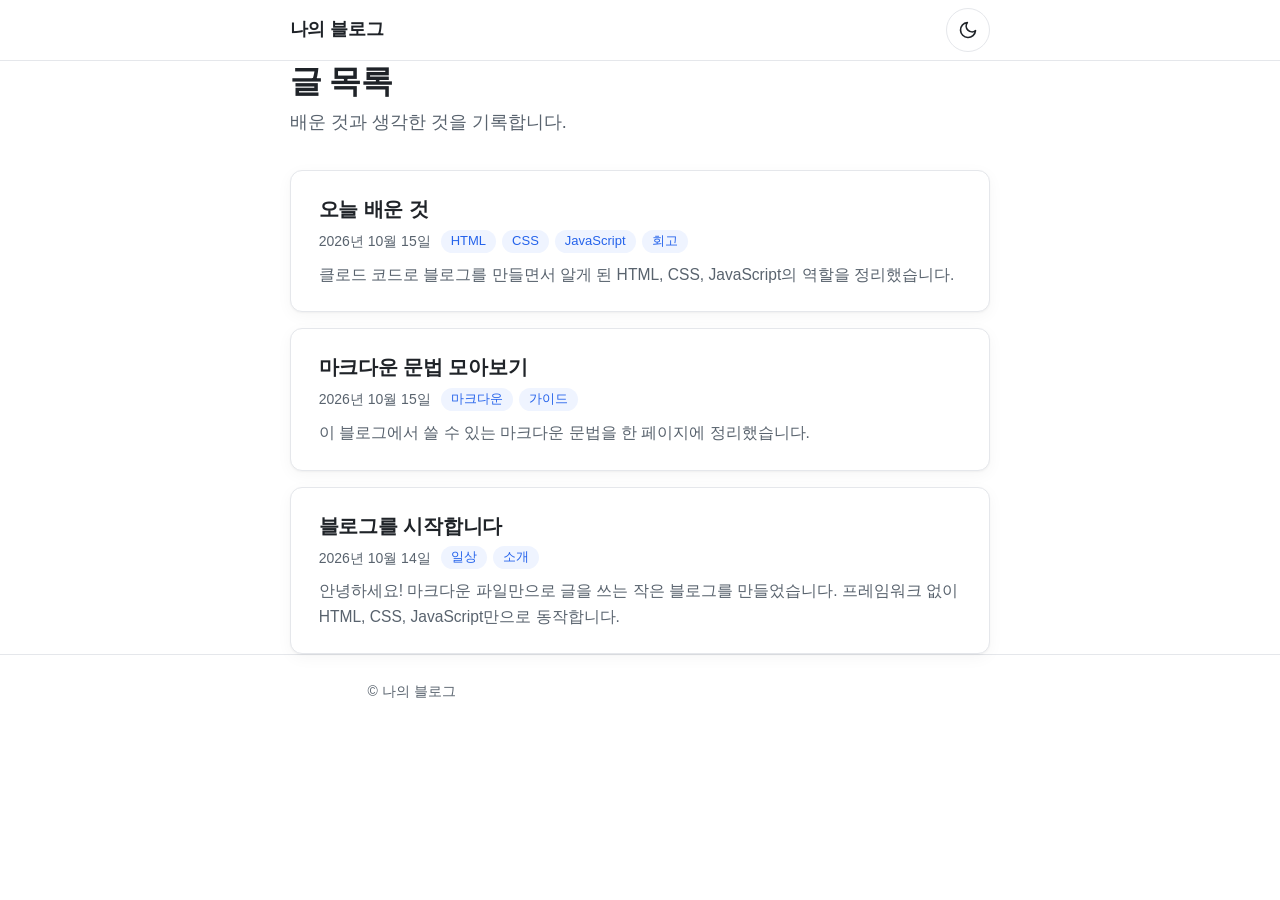
==== index.html @ 4cd7f250 "블로그 초기 버전 완성 Co-Authored-By: Claude Opus 5.5 <noreply@anthropic.com>" ====
<!doctype html>
<html lang="ko">
<head>
  <meta charset="utf-8">
  <meta name="viewport" content="width=device-width, initial-scale=1">
  <title>나의 블로그</title>
  <meta name="description" content="마크다운으로 쓰는 개인 블로그">
  <script>
    // 화면 깜빡임을 막기 위해 CSS보다 먼저 테마를 정한다
    (function () {
      var theme = null;
      try { theme = localStorage.getItem('theme'); } catch (e) {}
      if (theme !== 'light' && theme !== 'dark') {
        theme = window.matchMedia('(prefers-color-scheme: dark)').matches ? 'dark' : 'light';
      }
      document.documentElement.setAttribute('data-theme', theme);
    })();
  </script>
  <link rel="stylesheet" href="css/style.css">
  <script type="module" src="js/main.js"></script>
</head>
<body data-page="list">
  <header class="site-header">
    <div class="container">
      <a class="site-title" href="./">나의 블로그</a>
      <button class="theme-toggle" type="button" aria-label="다크 모드 켜기" aria-pressed="false">
        <svg class="icon-moon" viewBox="0 0 24 24" fill="none" stroke="currentColor" stroke-width="2" stroke-linecap="round" stroke-linejoin="round" aria-hidden="true"><path d="M21 12.79A9 9 0 1 1 11.21 3 7 7 0 0 0 21 12.79z"/></svg>
        <svg class="icon-sun" viewBox="0 0 24 24" fill="none" stroke="currentColor" stroke-width="2" stroke-linecap="round" stroke-linejoin="round" aria-hidden="true"><circle cx="12" cy="12" r="4"/><path d="M12 2v2M12 20v2M4.93 4.93l1.41 1.41M17.66 17.66l1.41 1.41M2 12h2M20 12h2M4.93 19.07l1.41-1.41M17.66 6.34l1.41-1.41"/></svg>
      </button>
    </div>
  </header>

  <main class="container">
    <section class="page-intro">
      <h1>글 목록</h1>
      <p>배운 것과 생각한 것을 기록합니다.</p>
    </section>
    <ul class="post-list" id="post-list"></ul>
    <p class="status-message" id="status" role="status">글을 불러오는 중…</p>
  </main>

  <footer class="site-footer">
    <div class="container">© 나의 블로그</div>
  </footer>
</body>
</html>
---- css/style.css ----
/* ===== 테마 변수 ===== */
:root {
  --bg: #ffffff;
  --bg-elevated: #ffffff;
  --text: #1f2328;
  --text-muted: #59636e;
  --accent: #2563eb;
  --accent-soft: #eff4ff;
  --border: #e5e7eb;
  --code-bg: #f6f8fa;
  --quote-border: #d0d7de;
  --shadow: 0 1px 2px rgba(0, 0, 0, 0.04), 0 4px 16px rgba(0, 0, 0, 0.04);

  --font-sans: 'Pretendard', -apple-system, BlinkMacSystemFont, 'Apple SD Gothic Neo',
    'Malgun Gothic', 'Noto Sans KR', 'Segoe UI', sans-serif;
  --font-mono: ui-monospace, 'SF Mono', SFMono-Regular, Consolas, 'Liberation Mono', monospace;

  --content-width: 70ch;
  --gutter: 16px;
  color-scheme: light;
}

:root[data-theme="dark"] {
  --bg: #16171a;
  --bg-elevated: #1c1e22;
  --text: #e6e6e6;
  --text-muted: #9aa0a6;
  --accent: #60a5fa;
  --accent-soft: #1b2638;
  --border: #2d2f34;
  --code-bg: #1f2125;
  --quote-border: #3d4148;
  --shadow: none;
  color-scheme: dark;
}

/* 자바스크립트가 꺼져 있을 때 OS 설정을 따르는 대비책 */
@media (prefers-color-scheme: dark) {
  :root:not([data-theme]) {
    --bg: #16171a;
    --bg-elevated: #1c1e22;
    --text: #e6e6e6;
    --text-muted: #9aa0a6;
    --accent: #60a5fa;
    --accent-soft: #1b2638;
    --border: #2d2f34;
    --code-bg: #1f2125;
    --quote-border: #3d4148;
    --shadow: none;
    color-scheme: dark;
  }
}

/* ===== 기본 ===== */
*,
*::before,
*::after {
  box-sizing: border-box;
}

html {
  -webkit-text-size-adjust: 100%;
}

body {
  margin: 0;
  background: var(--bg);
  color: var(--text);
  font-family: var(--font-sans);
  font-size: 1.0625rem;
  line-height: 1.75;
  word-break: keep-all;
  overflow-wrap: break-word;
  transition: background-color 0.2s ease, color 0.2s ease;
}

a {
  color: var(--accent);
  text-decoration: none;
}

a:hover {
  text-decoration: underline;
  text-underline-offset: 3px;
}

:focus-visible {
  outline: 2px solid var(--accent);
  outline-offset: 2px;
  border-radius: 4px;
}

.container {
  width: 100%;
  max-width: calc(var(--content-width) + var(--gutter) * 2);
  margin: 0 auto;
  padding: 0 var(--gutter);
}

/* ===== 헤더 ===== */
.site-header {
  position: sticky;
  top: 0;
  z-index: 10;
  background: var(--bg);
  border-bottom: 1px solid var(--border);
}

.site-header .container {
  display: flex;
  align-items: center;
  justify-content: space-between;
  min-height: 60px;
}

.site-title {
  font-size: 1.125rem;
  font-weight: 700;
  color: var(--text);
  letter-spacing: -0.01em;
}

.site-title:hover {
  text-decoration: none;
}

.theme-toggle {
  display: inline-flex;
  align-items: center;
  justify-content: center;
  width: 44px;
  height: 44px;
  padding: 0;
  border: 1px solid var(--border);
  border-radius: 50%;
  background: transparent;
  color: var(--text);
  cursor: pointer;
}

.theme-toggle:hover {
  background: var(--code-bg);
}

.theme-toggle svg {
  width: 20px;
  height: 20px;
}

/* 현재 테마에 맞는 아이콘만 표시 */
.theme-toggle .icon-sun {
  display: none;
}

:root[data-theme="dark"] .theme-toggle .icon-sun {
  display: block;
}

:root[data-theme="dark"] .theme-toggle .icon-moon {
  display: none;
}

/* ===== 메인 ===== */
main {
  padding: 32px 0 64px;
}

.page-intro {
  margin-bottom: 32px;
}

.page-intro h1 {
  margin: 0 0 4px;
  font-size: 1.75rem;
  line-height: 1.3;
  letter-spacing: -0.02em;
}

.page-intro p {
  margin: 0;
  color: var(--text-muted);
}

/* ===== 글 목록 ===== */
.post-list {
  list-style: none;
  margin: 0;
  padding: 0;
  display: grid;
  gap: 16px;
}

.post-card {
  display: block;
  padding: 20px;
  border: 1px solid var(--border);
  border-radius: 12px;
  background: var(--bg-elevated);
  box-shadow: var(--shadow);
  color: inherit;
  transition: border-color 0.15s ease, transform 0.15s ease;
}

.post-card:hover {
  text-decoration: none;
  border-color: var(--accent);
  transform: translateY(-2px);
}

.post-card h2 {
  margin: 0 0 6px;
  font-size: 1.25rem;
  line-height: 1.4;
  letter-spacing: -0.01em;
}

.post-card p {
  margin: 8px 0 0;
  color: var(--text-muted);
  font-size: 0.975rem;
  line-height: 1.65;
}

.post-meta {
  display: flex;
  flex-wrap: wrap;
  align-items: center;
  gap: 6px 10px;
  color: var(--text-muted);
  font-size: 0.875rem;
}

.tags {
  display: flex;
  flex-wrap: wrap;
  gap: 6px;
  list-style: none;
  margin: 0;
  padding: 0;
}

.tag {
  padding: 1px 10px;
  border-radius: 999px;
  background: var(--accent-soft);
  color: var(--accent);
  font-size: 0.8125rem;
  line-height: 1.6;
}

.status-message {
  padding: 48px 0;
  text-align: center;
  color: var(--text-muted);
}

/* ===== 글 상세 ===== */
.back-link {
  display: inline-flex;
  align-items: center;
  min-height: 44px;
  margin-bottom: 8px;
  color: var(--text-muted);
  font-size: 0.9375rem;
}

.post-header {
  margin-bottom: 32px;
  padding-bottom: 24px;
  border-bottom: 1px solid var(--border);
}

.post-header h1 {
  margin: 0 0 12px;
  font-size: 1.875rem;
  line-height: 1.3;
  letter-spacing: -0.02em;
}

/* ===== 본문 타이포그래피 ===== */
.prose > :first-child {
  margin-top: 0;
}

.prose h1,
.prose h2,
.prose h3,
.prose h4,
.prose h5,
.prose h6 {
  margin: 2em 0 0.6em;
  line-height: 1.35;
  letter-spacing: -0.01em;
  scroll-margin-top: 80px;
}

.prose h1 { font-size: 1.75rem; }
.prose h2 { font-size: 1.5rem; padding-bottom: 0.3em; border-bottom: 1px solid var(--border); }
.prose h3 { font-size: 1.25rem; }
.prose h4 { font-size: 1.0625rem; }
.prose h5,
.prose h6 { font-size: 1rem; color: var(--text-muted); }

.prose p,
.prose ul,
.prose ol,
.prose blockquote,
.prose pre,
.prose .table-wrap {
  margin: 0 0 1.25em;
}

.prose ul,
.prose ol {
  padding-left: 1.5em;
}

.prose li + li {
  margin-top: 0.25em;
}

.prose li > ul,
.prose li > ol {
  margin: 0.25em 0 0;
}

.prose blockquote {
  padding: 0.25em 1em;
  border-left: 4px solid var(--quote-border);
  color: var(--text-muted);
}

.prose blockquote > :last-child {
  margin-bottom: 0;
}

.prose hr {
  margin: 2.5em 0;
  border: 0;
  border-top: 1px solid var(--border);
}

.prose img {
  display: block;
  max-width: 100%;
  height: auto;
  margin: 0 auto;
  border-radius: 8px;
}

.prose code {
  padding: 0.15em 0.4em;
  border-radius: 6px;
  background: var(--code-bg);
  font-family: var(--font-mono);
  font-size: 0.875em;
  word-break: break-word;
}

.prose pre {
  overflow-x: auto;
  padding: 16px;
  border: 1px solid var(--border);
  border-radius: 10px;
  background: var(--code-bg);
  line-height: 1.55;
}

.prose pre code {
  padding: 0;
  background: none;
  font-size: 0.875rem;
  word-break: normal;
  white-space: pre;
}

.prose .table-wrap {
  overflow-x: auto;
}

.prose table {
  width: 100%;
  border-collapse: collapse;
  font-size: 0.9375rem;
}

.prose th,
.prose td {
  padding: 8px 12px;
  border: 1px solid var(--border);
  text-align: left;
}

.prose th {
  background: var(--code-bg);
  font-weight: 600;
}

/* ===== 푸터 ===== */
.site-footer {
  padding: 24px 0 40px;
  border-top: 1px solid var(--border);
  color: var(--text-muted);
  font-size: 0.875rem;
}

/* ===== 넓은 화면 ===== */
@media (min-width: 640px) {
  :root {
    --gutter: 24px;
  }

  body {
    font-size: 1.125rem;
  }

  main {
    padding: 48px 0 80px;
  }

  .page-intro h1 {
    font-size: 2rem;
  }

  .post-card {
    padding: 24px 28px;
  }

  .post-header h1 {
    font-size: 2.25rem;
  }
}

/* ===== 움직임 줄이기 ===== */
@media (prefers-reduced-motion: reduce) {
  *,
  *::before,
  *::after {
    transition: none !important;
    animation: none !important;
  }
}
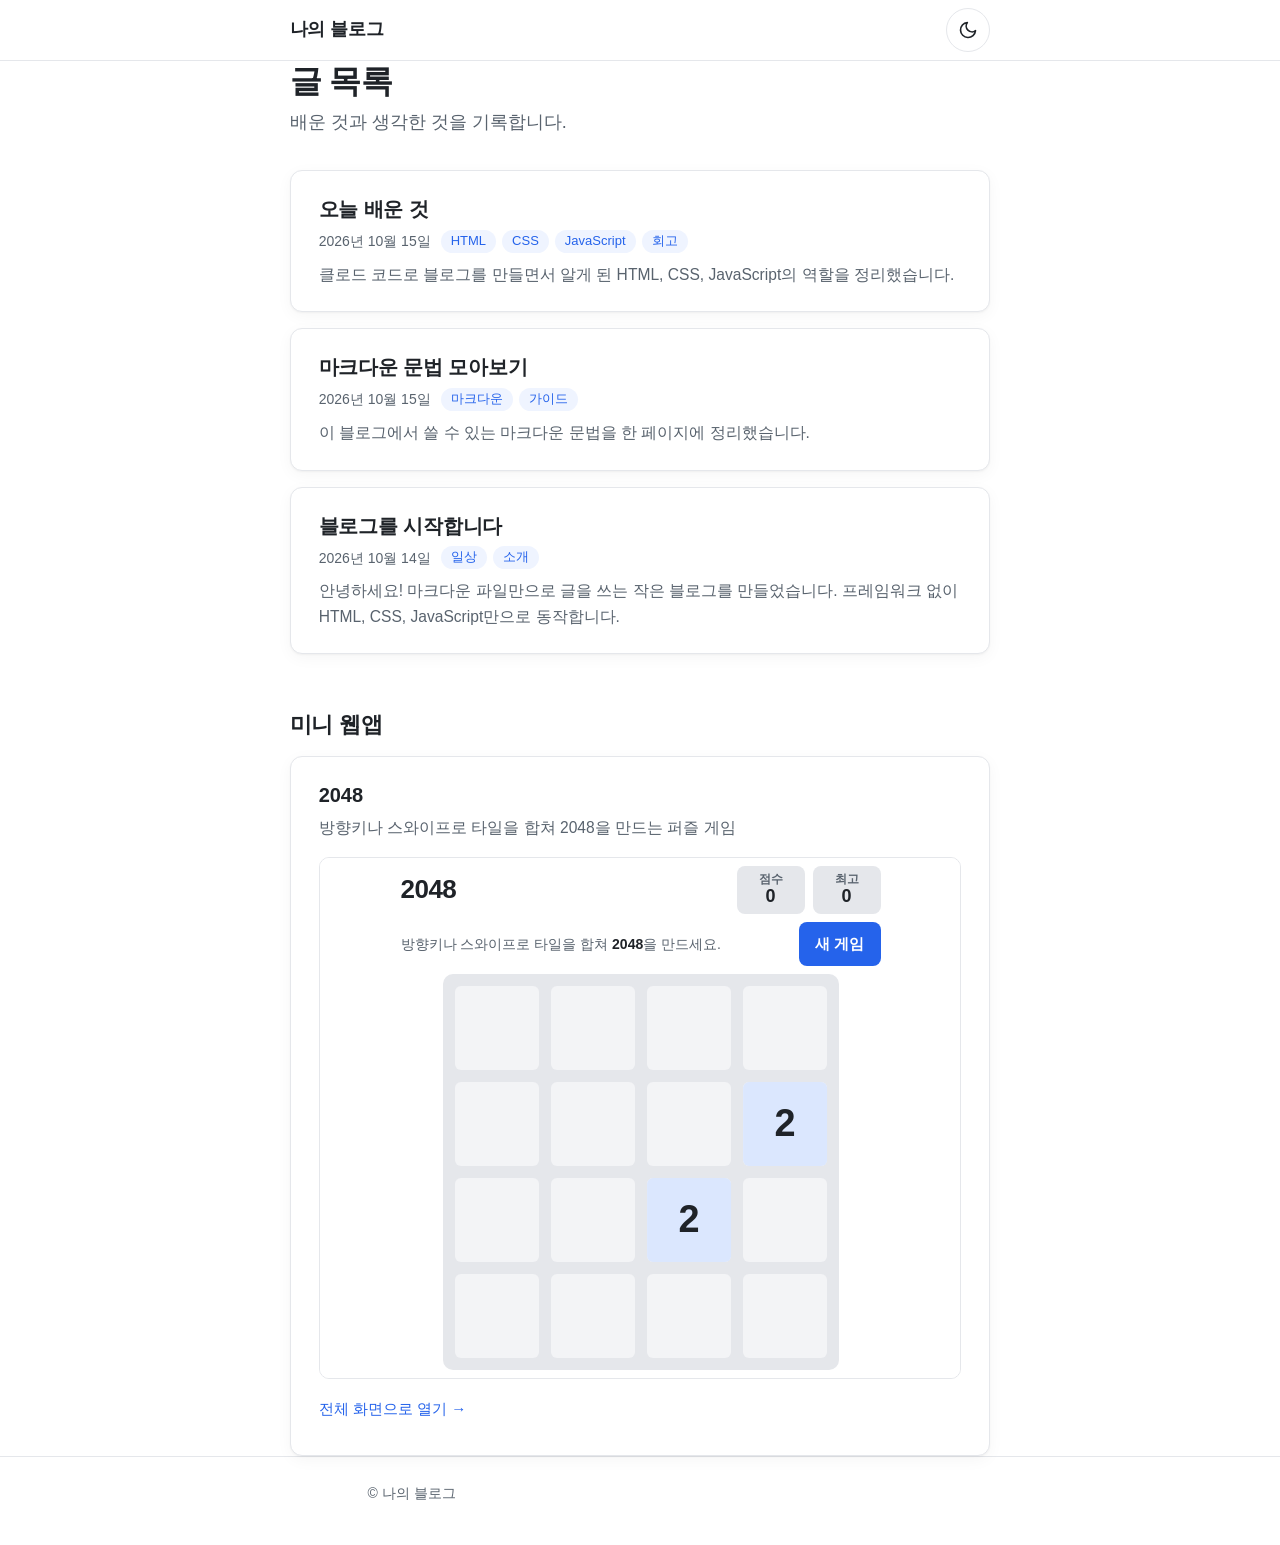
==== commit 7c426161: "2048 미니 웹앱 추가 - apps/2048/: 방향키·WASD·스와이프로 즐기는 2048 게임 (점수·최고 점수, 승리·게임 오버 안내, 라이트/다크, 접근성) - 계획(spe" ====
--- a/index.html
+++ b/index.html
@@ -37,6 +37,22 @@
     </section>
     <ul class="post-list" id="post-list"></ul>
     <p class="status-message" id="status" role="status">글을 불러오는 중…</p>
+
+    <section class="apps" aria-labelledby="apps-title">
+      <h2 class="section-title" id="apps-title">미니 웹앱</h2>
+      <ul class="app-list">
+        <li>
+          <article class="app-card">
+            <h3><a href="apps/2048/">2048</a></h3>
+            <p>방향키나 스와이프로 타일을 합쳐 2048을 만드는 퍼즐 게임</p>
+            <div class="app-frame">
+              <iframe src="apps/2048/" title="2048 게임" loading="lazy"></iframe>
+            </div>
+            <a class="app-open" href="apps/2048/">전체 화면으로 열기 →</a>
+          </article>
+        </li>
+      </ul>
+    </section>
   </main>
 
   <footer class="site-footer">
--- a/css/style.css
+++ b/css/style.css
@@ -254,6 +254,74 @@
   color: var(--text-muted);
 }
 
+/* ===== 미니 웹앱 ===== */
+.apps {
+  margin-top: 56px;
+}
+
+.section-title {
+  margin: 0 0 16px;
+  font-size: 1.375rem;
+  line-height: 1.35;
+  letter-spacing: -0.01em;
+}
+
+.app-list {
+  list-style: none;
+  margin: 0;
+  padding: 0;
+  display: grid;
+  gap: 16px;
+}
+
+.app-card {
+  padding: 20px;
+  border: 1px solid var(--border);
+  border-radius: 12px;
+  background: var(--bg-elevated);
+  box-shadow: var(--shadow);
+}
+
+.app-card h3 {
+  margin: 0 0 6px;
+  font-size: 1.25rem;
+  line-height: 1.4;
+}
+
+.app-card h3 a {
+  color: var(--text);
+}
+
+.app-card p {
+  margin: 0;
+  color: var(--text-muted);
+  font-size: 0.975rem;
+  line-height: 1.65;
+}
+
+.app-frame {
+  margin-top: 16px;
+  overflow: hidden;
+  border: 1px solid var(--border);
+  border-radius: 10px;
+  background: var(--bg);
+}
+
+.app-frame iframe {
+  display: block;
+  width: 100%;
+  height: 440px;
+  border: 0;
+}
+
+.app-open {
+  display: inline-flex;
+  align-items: center;
+  min-height: 44px;
+  margin-top: 8px;
+  font-size: 0.9375rem;
+}
+
 /* ===== 글 상세 ===== */
 .back-link {
   display: inline-flex;
@@ -422,8 +490,13 @@
     font-size: 2rem;
   }
 
-  .post-card {
+  .post-card,
+  .app-card {
     padding: 24px 28px;
+  }
+
+  .app-frame iframe {
+    height: 520px;
   }
 
   .post-header h1 {
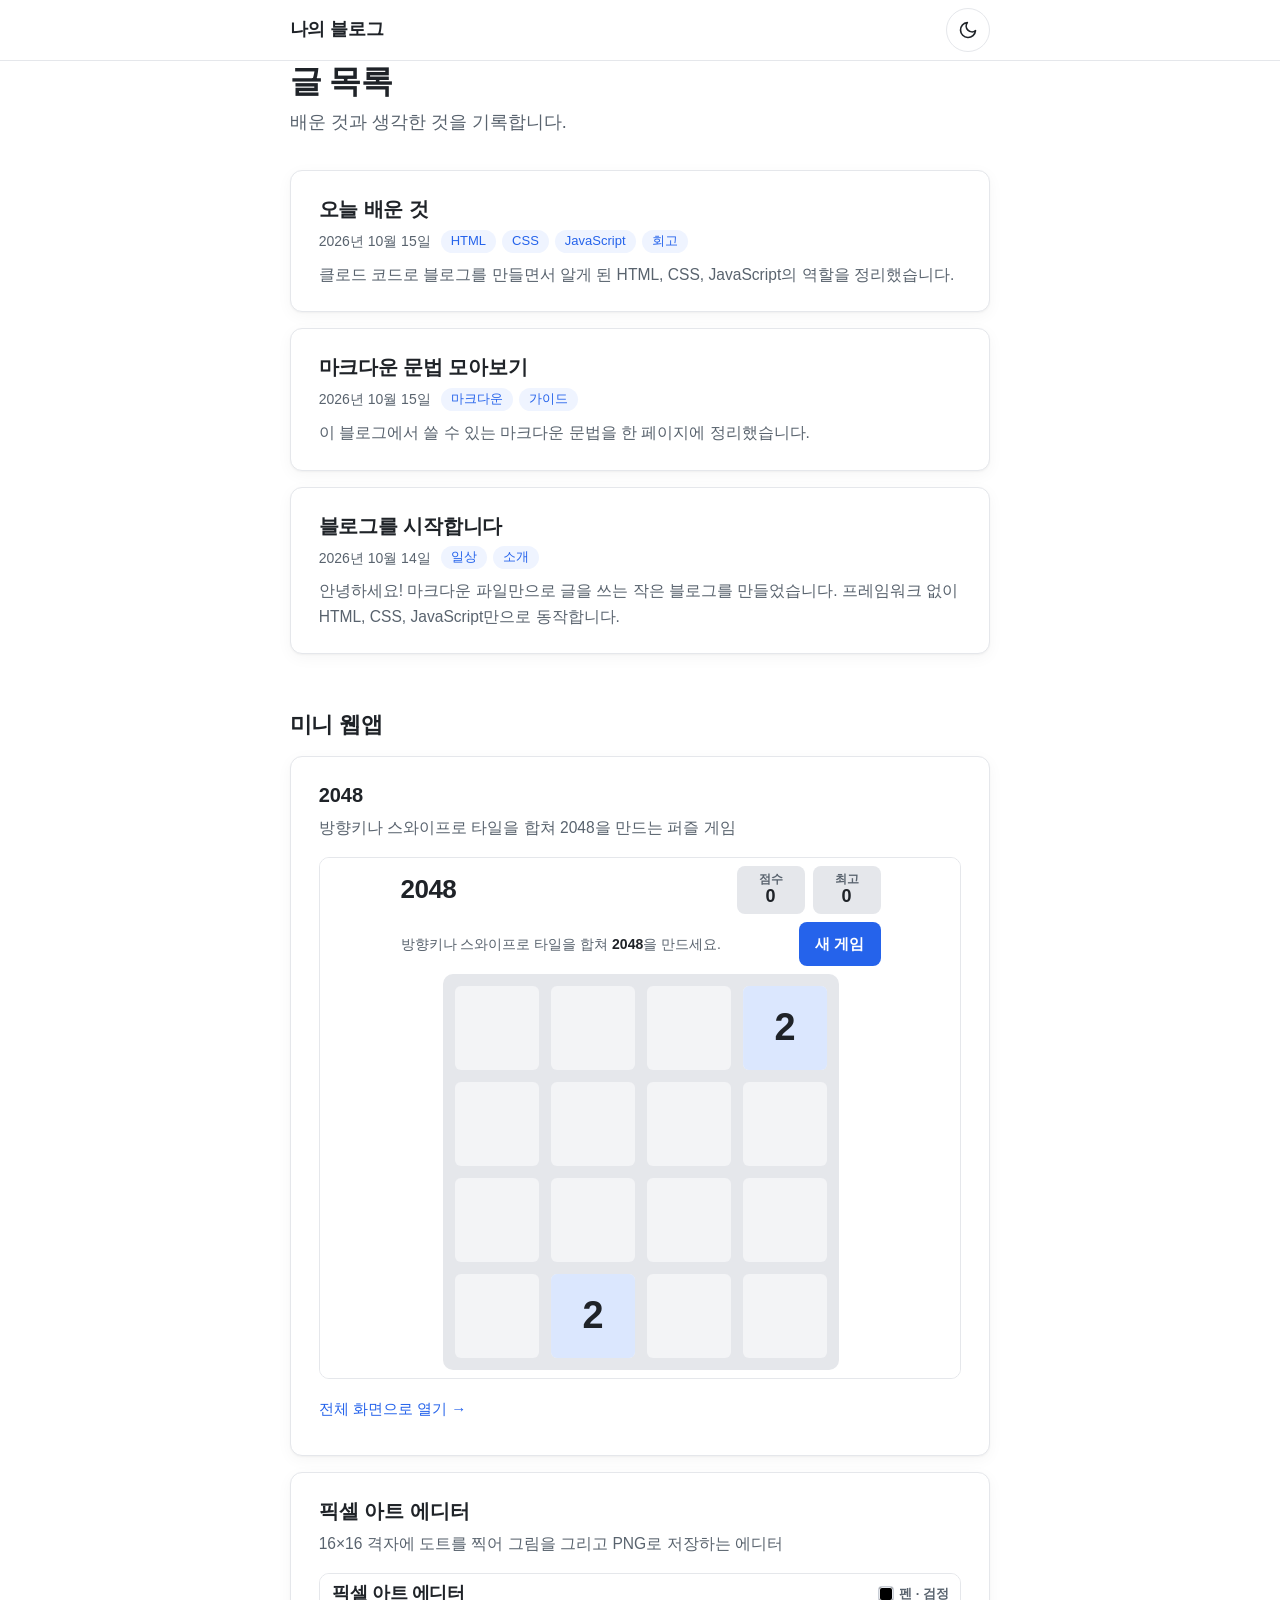
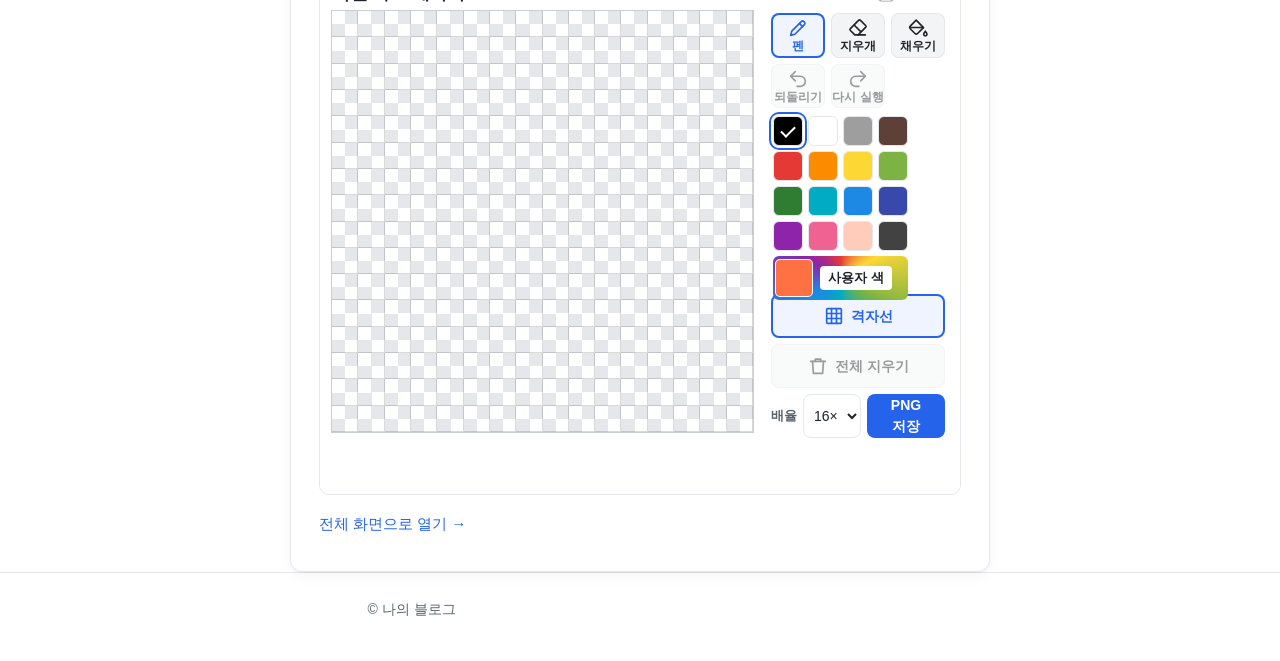
==== commit e2825d39: "픽셀 아트 에디터 미니 웹앱 추가 16×16 격자에 펜·지우개·채우기로 그리고 PNG(1/8/16/32배)로 저장하는 에디터. 16색 팔레트와 사용자 색, 되돌리기, 자동 저장, " ====
--- a/index.html
+++ b/index.html
@@ -51,6 +51,16 @@
             <a class="app-open" href="apps/2048/">전체 화면으로 열기 →</a>
           </article>
         </li>
+        <li>
+          <article class="app-card">
+            <h3><a href="apps/pixel-editor/">픽셀 아트 에디터</a></h3>
+            <p>16×16 격자에 도트를 찍어 그림을 그리고 PNG로 저장하는 에디터</p>
+            <div class="app-frame">
+              <iframe src="apps/pixel-editor/" title="픽셀 아트 에디터" loading="lazy"></iframe>
+            </div>
+            <a class="app-open" href="apps/pixel-editor/">전체 화면으로 열기 →</a>
+          </article>
+        </li>
       </ul>
     </section>
   </main>
